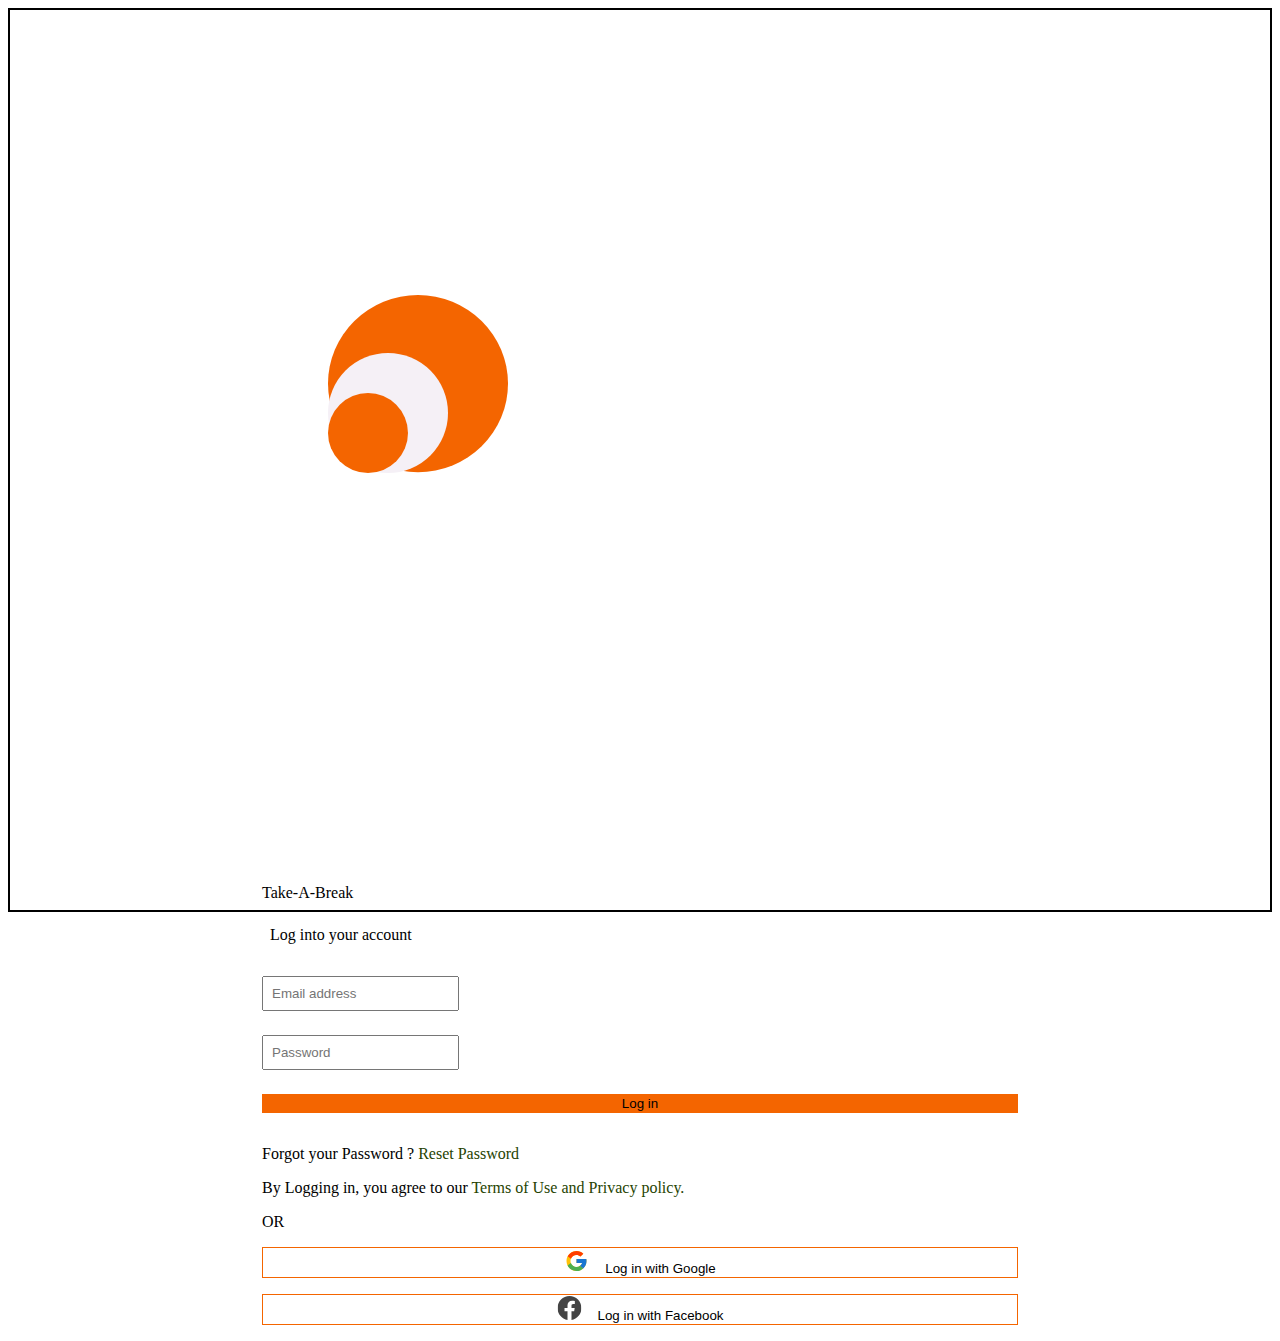
==== logIn.html @ 91bb94aa "Login and sign up pages first commits" ====
<!DOCTYPE html>
<html lang="en">

<head>
    <meta charset="UTF-8">
    <meta name="viewport" content="width=device-width, initial-scale=1.0">
    <title>Log In</title>
    <link rel="stylesheet" href="https://cdnjs.cloudflare.com/ajax/libs/font-awesome/6.4.0/css/all.min.css"
        integrity="sha512-iecdLmaskl7CVkqkXNQ/ZH/XLlvWZOJyj7Yy7tcenmpD1ypASozpmT/E0iPtmFIB46ZmdtAc9eNBvH0H/ZpiBw=="
        crossorigin="anonymous" referrerpolicy="no-referrer" />

    <link href="https://cdn.jsdelivr.net/npm/bootstrap@5.3.1/dist/css/bootstrap.min.css" rel="stylesheet"
        integrity="sha384-4bw+/aepP/YC94hEpVNVgiZdgIC5+VKNBQNGCHeKRQN+PtmoHDEXuppvnDJzQIu9" crossorigin="anonymous">
    <link rel="stylesheet" href="./signUp.css">

</head>

<body>
    <main class="vw-100 vh-100 d-flex ">
        <div class="left-container">
            <div class="img-container">
            </div>
            <div class="eclipses"><img src="./Ellipse 2.svg" class="img-thumbnail" id="circle-2"
                    alt="circular thumbnail"><img src="./Ellipse 3.svg" class="img-thumbnail" id="circle-3"
                    alt="circular thumbnail"><img src="./Ellipse 4.svg" class="img-thumbnail" id="circle-4"
                    alt="circular thumbnail">
            </div>
        </div>
        <form class="mx-auto d-flex flex-column justify-content-center align-items-center w-70 p-5 m-10">
            <p class="h1 pb-2">Take-A-Break</p>
            <p class="h6">Log into your account</p>


            <div class="col-md-6">

                <input type="email" class="form-control mb-4" id="exampleInputEmail1" aria-describedby="emailHelp"
                    placeholder="Email address" required>

            </div>
            <div class="col-md-6">

                <input type="password" class="form-control" id="exampleInputPassword1" placeholder="Password" required>
            </div>


            <div class="col-md-6">
                <button class="btn btn-primary" type="submit">Log in</button>
            </div>

            <p>Forgot your Password ? <span>
                    <a class="link-opacity-100" href="#"> Reset Password</a>
                </span></p>
            <p>By Logging in, you agree to our <span>
                    <a class="link-opacity-100" href="#"> Terms of Use and Privacy policy.</a>
                </span></p>
            <p>OR</p>
            <div class="col-md-6 social-btn">
                <button type="button" class="btn btn-outline-danger"><svg xmlns="http://www.w3.org/2000/svg" width="25"
                        height="24" viewBox="0 0 25 24" fill="none">
                        <path
                            d="M22.3055 10.0415H21.5V10H12.5V14H18.1515C17.327 16.3285 15.1115 18 12.5 18C9.1865 18 6.5 15.3135 6.5 12C6.5 8.6865 9.1865 6 12.5 6C14.0295 6 15.421 6.577 16.4805 7.5195L19.309 4.691C17.523 3.0265 15.134 2 12.5 2C6.9775 2 2.5 6.4775 2.5 12C2.5 17.5225 6.9775 22 12.5 22C18.0225 22 22.5 17.5225 22.5 12C22.5 11.3295 22.431 10.675 22.3055 10.0415Z"
                            fill="#FFC107" />
                        <path
                            d="M3.65332 7.3455L6.93882 9.755C7.82782 7.554 9.98082 6 12.5003 6C14.0298 6 15.4213 6.577 16.4808 7.5195L19.3093 4.691C17.5233 3.0265 15.1343 2 12.5003 2C8.65932 2 5.32832 4.1685 3.65332 7.3455Z"
                            fill="#FF3D00" />
                        <path
                            d="M12.5002 22.0003C15.0832 22.0003 17.4302 21.0118 19.2047 19.4043L16.1097 16.7853C15.0719 17.5745 13.8039 18.0014 12.5002 18.0003C9.89916 18.0003 7.69066 16.3418 6.85866 14.0273L3.59766 16.5398C5.25266 19.7783 8.61366 22.0003 12.5002 22.0003Z"
                            fill="#4CAF50" />
                        <path
                            d="M22.3055 10.0415H21.5V10H12.5V14H18.1515C17.7571 15.1082 17.0467 16.0766 16.108 16.7855L16.1095 16.7845L19.2045 19.4035C18.9855 19.6025 22.5 17 22.5 12C22.5 11.3295 22.431 10.675 22.3055 10.0415Z"
                            fill="#1976D2" />
                    </svg>Log in with Google</button>
                <button type="button" class="btn btn-outline-danger"><svg xmlns="http://www.w3.org/2000/svg" width="25"
                        height="24" viewBox="0 0 25 24" fill="none">
                        <g clip-path="url(#clip0_108_637)">
                            <mask id="mask0_108_637" style="mask-type:luminance" maskUnits="userSpaceOnUse" x="0" y="0"
                                width="25" height="24">
                                <path d="M0.5 0H24.5V24H0.5V0Z" fill="white" />
                            </mask>
                            <g mask="url(#mask0_108_637)">
                                <path fill-rule="evenodd" clip-rule="evenodd"
                                    d="M0.5 12.067C0.5 18.033 4.833 22.994 10.5 24V15.333H7.5V12H10.5V9.333C10.5 6.333 12.433 4.667 15.167 4.667C16.033 4.667 16.967 4.8 17.833 4.933V8H16.3C14.833 8 14.5 8.733 14.5 9.667V12H17.7L17.167 15.333H14.5V24C20.167 22.994 24.5 18.034 24.5 12.067C24.5 5.43 19.1 0 12.5 0C5.9 0 0.5 5.43 0.5 12.067Z"
                                    fill="#444444" />
                            </g>
                        </g>
                        <defs>
                            <clipPath id="clip0_108_637">
                                <rect width="24" height="24" fill="white" transform="translate(0.5)" />
                            </clipPath>
                        </defs>
                    </svg>Log in with Facebook</button>
            </div>




        </form>

    </main>



    <script src="https://cdn.jsdelivr.net/npm/bootstrap@5.3.1/dist/js/bootstrap.bundle.min.js"
        integrity="sha384-HwwvtgBNo3bZJJLYd8oVXjrBZt8cqVSpeBNS5n7C8IVInixGAoxmnlMuBnhbgrkm"
        crossorigin="anonymous"></script>
</body>

</html>
---- signUp.css ----
@import url("https://fonts.googleapis.com/css2?family=Lato:ital,wght@0,100;0,300;0,400;0,700;0,900;1,100;1,300;1,400;1,700;1,900&family=Manrope:wght@200;300;400;500;600;700;800&family=Poppins:wght@200;300;400;500;600;700;800;900&family=Roboto:ital,wght@0,100;0,300;0,400;0,500;1,700&display=swap");

:root {
  --primary: #f46500;
  --secondary: #264301;
}

a {
  text-decoration: none !important;
}

main {
  height: 100vh !important;
  border: 2px solid black;
  flex-wrap: nowrap;
}
.left-container {
  height: 90%;
  width: 20%;
  position: relative;
  display: flex;
  flex-direction: column;
  margin: 3rem 0 0 12rem;
  gap: 10px;
}

.img-container {
  height: 50%;
  width: 80%;
  margin-top: 5%;
  margin-left: 5%;
  background: url("https://s3-alpha-sig.figma.com/img/316f/edf8/48ba0a8f18eb3b627dc3af5cf10d06f5?Expires=1691971200&Signature=dFqpPGTewNrm-BRIitou1qDUSy4VMpOjpRPhgjLx~jWIBVLdb7f4SKBKnW6N252~MyT7MZobEh0PJBJLrYHnyN64KmyIDMAh7V1JnaSXsmlIHAJW0d7efV3JY8hcDOrUC1TUS6nUnqS3YDy0yXw5ZC9abP0WISuh6OmWEhY1-z5bX~R7Kz7~DoXJp-fXO9ghPSlWtsDXMs9TpYVjPQlc6rl1hD9MVpUIyZoeSBlsTStNrWBoX0XEPaVcdlmvS-uiiViozaxIqmNV8gGM5-Ya4en5-tXqmp6JrgDPVAd8-7Gs9ueB6yTvvIgJD~Y3jUSJP4HyzbKDKLUAaD~vR-hqbA__&Key-Pair-Id=APKAQ4GOSFWCVNEHN3O4");
  background-position: center;
  background-repeat: none;
  background-size: cover;
  position: absolute;
}

.eclipses {
  transform: rotate(90deg);

  margin-top: 120%;
}

.eclipses img {
  position: absolute;
  bottom: 10%;
  right: 5%;
}
form {
  margin: 0 auto !important;
  width: 60% !important;
}
form input,
.h6 {
  padding: 0.5rem !important;
  margin-bottom: 1.5rem;
}
.form input:focus {
  outline: 1px solid var(--primary) !important;
}
.btn {
  width: 100% !important;
  margin-bottom: 1rem;
  border: 1px solid var(--primary);
  background-color: var(--primary);
}
.social-btn button {
  background-color: transparent;
}
.btn .btn-primary {
  background-color: var(--primary) !important;
}

.btn:hover {
  color: #fff;
  background-color: var(--primary);
}

.btn svg {
  margin-right: 1rem !important;
}
.link-opacity-100 {
  color: var(--secondary);
}
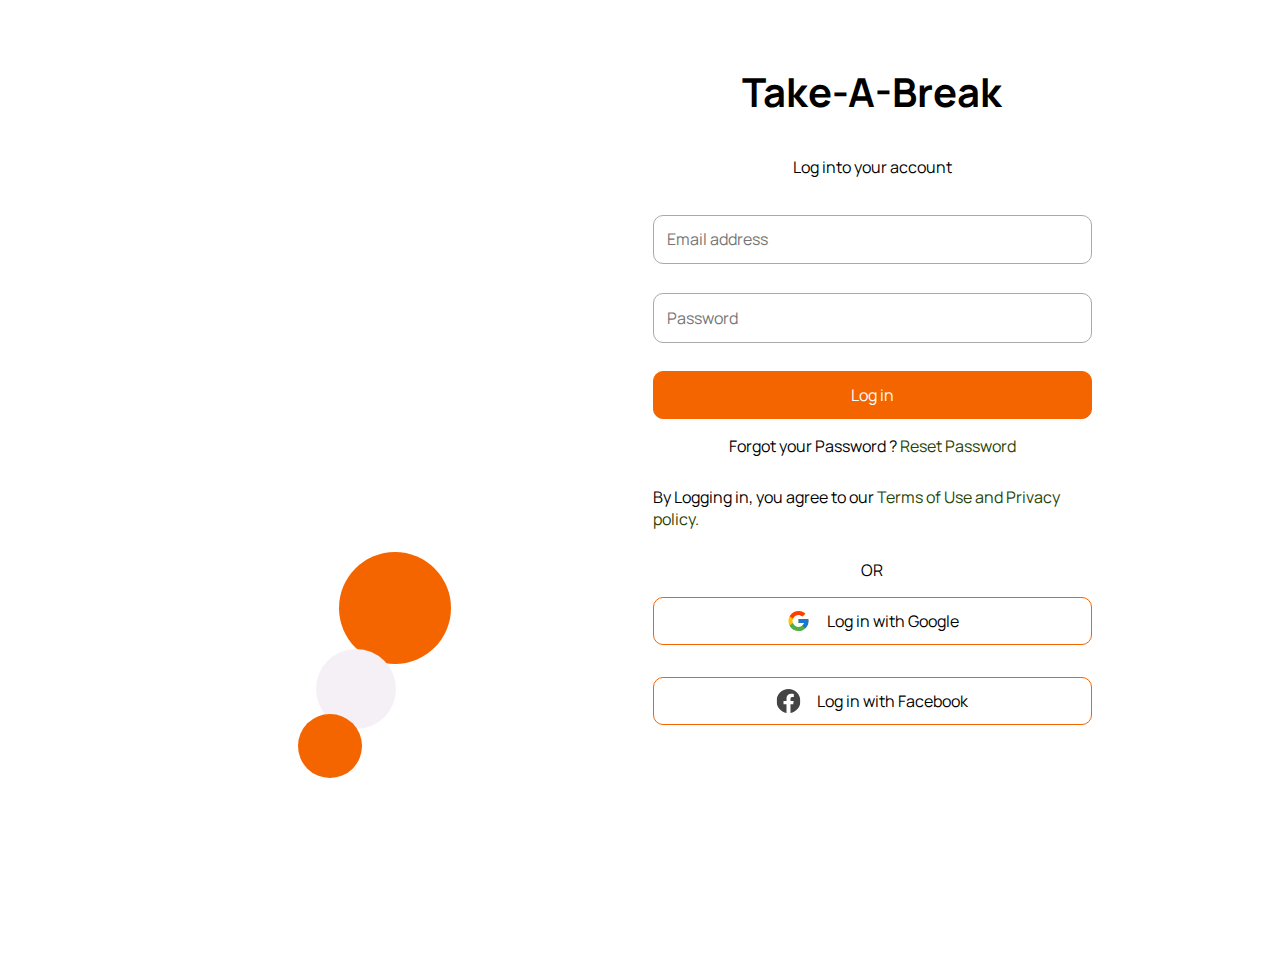
==== commit 07af0af5: "converted to vanilla" ====
--- a/logIn.html
+++ b/logIn.html
@@ -1,108 +1,98 @@
-<!DOCTYPE html>
-<html lang="en">
-
-<head>
-    <meta charset="UTF-8">
-    <meta name="viewport" content="width=device-width, initial-scale=1.0">
-    <title>Log In</title>
-    <link rel="stylesheet" href="https://cdnjs.cloudflare.com/ajax/libs/font-awesome/6.4.0/css/all.min.css"
-        integrity="sha512-iecdLmaskl7CVkqkXNQ/ZH/XLlvWZOJyj7Yy7tcenmpD1ypASozpmT/E0iPtmFIB46ZmdtAc9eNBvH0H/ZpiBw=="
-        crossorigin="anonymous" referrerpolicy="no-referrer" />
-
-    <link href="https://cdn.jsdelivr.net/npm/bootstrap@5.3.1/dist/css/bootstrap.min.css" rel="stylesheet"
-        integrity="sha384-4bw+/aepP/YC94hEpVNVgiZdgIC5+VKNBQNGCHeKRQN+PtmoHDEXuppvnDJzQIu9" crossorigin="anonymous">
-    <link rel="stylesheet" href="./signUp.css">
-
-</head>
-
-<body>
-    <main class="vw-100 vh-100 d-flex ">
-        <div class="left-container">
-            <div class="img-container">
-            </div>
-            <div class="eclipses"><img src="./Ellipse 2.svg" class="img-thumbnail" id="circle-2"
-                    alt="circular thumbnail"><img src="./Ellipse 3.svg" class="img-thumbnail" id="circle-3"
-                    alt="circular thumbnail"><img src="./Ellipse 4.svg" class="img-thumbnail" id="circle-4"
-                    alt="circular thumbnail">
-            </div>
-        </div>
-        <form class="mx-auto d-flex flex-column justify-content-center align-items-center w-70 p-5 m-10">
-            <p class="h1 pb-2">Take-A-Break</p>
-            <p class="h6">Log into your account</p>
-
-
-            <div class="col-md-6">
-
-                <input type="email" class="form-control mb-4" id="exampleInputEmail1" aria-describedby="emailHelp"
-                    placeholder="Email address" required>
-
-            </div>
-            <div class="col-md-6">
-
-                <input type="password" class="form-control" id="exampleInputPassword1" placeholder="Password" required>
-            </div>
-
-
-            <div class="col-md-6">
-                <button class="btn btn-primary" type="submit">Log in</button>
-            </div>
-
-            <p>Forgot your Password ? <span>
-                    <a class="link-opacity-100" href="#"> Reset Password</a>
-                </span></p>
-            <p>By Logging in, you agree to our <span>
-                    <a class="link-opacity-100" href="#"> Terms of Use and Privacy policy.</a>
-                </span></p>
-            <p>OR</p>
-            <div class="col-md-6 social-btn">
-                <button type="button" class="btn btn-outline-danger"><svg xmlns="http://www.w3.org/2000/svg" width="25"
-                        height="24" viewBox="0 0 25 24" fill="none">
-                        <path
-                            d="M22.3055 10.0415H21.5V10H12.5V14H18.1515C17.327 16.3285 15.1115 18 12.5 18C9.1865 18 6.5 15.3135 6.5 12C6.5 8.6865 9.1865 6 12.5 6C14.0295 6 15.421 6.577 16.4805 7.5195L19.309 4.691C17.523 3.0265 15.134 2 12.5 2C6.9775 2 2.5 6.4775 2.5 12C2.5 17.5225 6.9775 22 12.5 22C18.0225 22 22.5 17.5225 22.5 12C22.5 11.3295 22.431 10.675 22.3055 10.0415Z"
-                            fill="#FFC107" />
-                        <path
-                            d="M3.65332 7.3455L6.93882 9.755C7.82782 7.554 9.98082 6 12.5003 6C14.0298 6 15.4213 6.577 16.4808 7.5195L19.3093 4.691C17.5233 3.0265 15.1343 2 12.5003 2C8.65932 2 5.32832 4.1685 3.65332 7.3455Z"
-                            fill="#FF3D00" />
-                        <path
-                            d="M12.5002 22.0003C15.0832 22.0003 17.4302 21.0118 19.2047 19.4043L16.1097 16.7853C15.0719 17.5745 13.8039 18.0014 12.5002 18.0003C9.89916 18.0003 7.69066 16.3418 6.85866 14.0273L3.59766 16.5398C5.25266 19.7783 8.61366 22.0003 12.5002 22.0003Z"
-                            fill="#4CAF50" />
-                        <path
-                            d="M22.3055 10.0415H21.5V10H12.5V14H18.1515C17.7571 15.1082 17.0467 16.0766 16.108 16.7855L16.1095 16.7845L19.2045 19.4035C18.9855 19.6025 22.5 17 22.5 12C22.5 11.3295 22.431 10.675 22.3055 10.0415Z"
-                            fill="#1976D2" />
-                    </svg>Log in with Google</button>
-                <button type="button" class="btn btn-outline-danger"><svg xmlns="http://www.w3.org/2000/svg" width="25"
-                        height="24" viewBox="0 0 25 24" fill="none">
-                        <g clip-path="url(#clip0_108_637)">
-                            <mask id="mask0_108_637" style="mask-type:luminance" maskUnits="userSpaceOnUse" x="0" y="0"
-                                width="25" height="24">
-                                <path d="M0.5 0H24.5V24H0.5V0Z" fill="white" />
-                            </mask>
-                            <g mask="url(#mask0_108_637)">
-                                <path fill-rule="evenodd" clip-rule="evenodd"
-                                    d="M0.5 12.067C0.5 18.033 4.833 22.994 10.5 24V15.333H7.5V12H10.5V9.333C10.5 6.333 12.433 4.667 15.167 4.667C16.033 4.667 16.967 4.8 17.833 4.933V8H16.3C14.833 8 14.5 8.733 14.5 9.667V12H17.7L17.167 15.333H14.5V24C20.167 22.994 24.5 18.034 24.5 12.067C24.5 5.43 19.1 0 12.5 0C5.9 0 0.5 5.43 0.5 12.067Z"
-                                    fill="#444444" />
-                            </g>
-                        </g>
-                        <defs>
-                            <clipPath id="clip0_108_637">
-                                <rect width="24" height="24" fill="white" transform="translate(0.5)" />
-                            </clipPath>
-                        </defs>
-                    </svg>Log in with Facebook</button>
-            </div>
-
-
-
-
-        </form>
-
-    </main>
-
-
-
-    <script src="https://cdn.jsdelivr.net/npm/bootstrap@5.3.1/dist/js/bootstrap.bundle.min.js"
-        integrity="sha384-HwwvtgBNo3bZJJLYd8oVXjrBZt8cqVSpeBNS5n7C8IVInixGAoxmnlMuBnhbgrkm"
-        crossorigin="anonymous"></script>
-</body>
-
+<!DOCTYPE html>
+<html lang="en">
+
+<head>
+    <meta charset="UTF-8">
+    <meta name="viewport" content="width=device-width, initial-scale=1.0">
+    <title>Log In</title>
+
+    <link rel="stylesheet" href="./signUp.css">
+
+</head>
+
+<body>
+    <main>
+        <div class=" left-container">
+            <div class="img-container">
+            </div>
+            <div class="circle"></div>
+            <div class="circle circle-2"></div>
+            <div class="circle circle-3"></div>
+        </div>
+
+        <form method="post">
+            <div class="form-texts">
+                <p class="h1">Take-A-Break</p>
+                <p class="h6">Log into your account</p>
+            </div>
+            <div class="inputs">
+                <input type="email" placeholder="Email address" required>
+                <input type="password" placeholder="Password" id="password" required>
+            </div>
+            <button class="btn" type="submit" id="login">Log in</button>
+            <div class="form-texts">
+                <p>Forgot your Password ? <span>
+                        <a class="link-opacity-100" href="#"> Reset Password</a>
+                    </span></p>
+                <p>By Logging in, you agree to our <span>
+                        <a class="link-opacity-100" href="#"> Terms of Use and Privacy policy.</a>
+                    </span></p>
+                <p id="or">OR</p>
+            </div>
+
+
+
+            <div class="social-btn">
+                <button class="btn"><svg xmlns="http://www.w3.org/2000/svg" width="25" height="24" viewBox="0 0 25 24"
+                        fill="none">
+                        <path
+                            d="M22.3055 10.0415H21.5V10H12.5V14H18.1515C17.327 16.3285 15.1115 18 12.5 18C9.1865 18 6.5 15.3135 6.5 12C6.5 8.6865 9.1865 6 12.5 6C14.0295 6 15.421 6.577 16.4805 7.5195L19.309 4.691C17.523 3.0265 15.134 2 12.5 2C6.9775 2 2.5 6.4775 2.5 12C2.5 17.5225 6.9775 22 12.5 22C18.0225 22 22.5 17.5225 22.5 12C22.5 11.3295 22.431 10.675 22.3055 10.0415Z"
+                            fill="#FFC107" />
+                        <path
+                            d="M3.65332 7.3455L6.93882 9.755C7.82782 7.554 9.98082 6 12.5003 6C14.0298 6 15.4213 6.577 16.4808 7.5195L19.3093 4.691C17.5233 3.0265 15.1343 2 12.5003 2C8.65932 2 5.32832 4.1685 3.65332 7.3455Z"
+                            fill="#FF3D00" />
+                        <path
+                            d="M12.5002 22.0003C15.0832 22.0003 17.4302 21.0118 19.2047 19.4043L16.1097 16.7853C15.0719 17.5745 13.8039 18.0014 12.5002 18.0003C9.89916 18.0003 7.69066 16.3418 6.85866 14.0273L3.59766 16.5398C5.25266 19.7783 8.61366 22.0003 12.5002 22.0003Z"
+                            fill="#4CAF50" />
+                        <path
+                            d="M22.3055 10.0415H21.5V10H12.5V14H18.1515C17.7571 15.1082 17.0467 16.0766 16.108 16.7855L16.1095 16.7845L19.2045 19.4035C18.9855 19.6025 22.5 17 22.5 12C22.5 11.3295 22.431 10.675 22.3055 10.0415Z"
+                            fill="#1976D2" />
+                    </svg>Log in with Google</button>
+                <button class="btn"><svg xmlns="http://www.w3.org/2000/svg" width="25" height="24" viewBox="0 0 25 24"
+                        fill="none">
+                        <g clip-path="url(#clip0_108_637)">
+                            <mask id="mask0_108_637" style="mask-type:luminance" maskUnits="userSpaceOnUse" x="0" y="0"
+                                width="25" height="24">
+                                <path d="M0.5 0H24.5V24H0.5V0Z" fill="white" />
+                            </mask>
+                            <g mask="url(#mask0_108_637)">
+                                <path fill-rule="evenodd" clip-rule="evenodd"
+                                    d="M0.5 12.067C0.5 18.033 4.833 22.994 10.5 24V15.333H7.5V12H10.5V9.333C10.5 6.333 12.433 4.667 15.167 4.667C16.033 4.667 16.967 4.8 17.833 4.933V8H16.3C14.833 8 14.5 8.733 14.5 9.667V12H17.7L17.167 15.333H14.5V24C20.167 22.994 24.5 18.034 24.5 12.067C24.5 5.43 19.1 0 12.5 0C5.9 0 0.5 5.43 0.5 12.067Z"
+                                    fill="#444444" />
+                            </g>
+                        </g>
+                        <defs>
+                            <clipPath id="clip0_108_637">
+                                <rect width="24" height="24" fill="white" transform="translate(0.5)" />
+                            </clipPath>
+                        </defs>
+                    </svg>Log in with Facebook</button>
+            </div>
+
+
+
+
+        </form>
+
+
+
+    </main>
+
+
+
+    <script src="https://cdn.jsdelivr.net/npm/bootstrap@5.3.1/dist/js/bootstrap.bundle.min.js"
+        integrity="sha384-HwwvtgBNo3bZJJLYd8oVXjrBZt8cqVSpeBNS5n7C8IVInixGAoxmnlMuBnhbgrkm"
+        crossorigin="anonymous"></script>
+</body>
+
 </html>--- a/signUp.css
+++ b/signUp.css
@@ -1,85 +1,186 @@
-@import url("https://fonts.googleapis.com/css2?family=Lato:ital,wght@0,100;0,300;0,400;0,700;0,900;1,100;1,300;1,400;1,700;1,900&family=Manrope:wght@200;300;400;500;600;700;800&family=Poppins:wght@200;300;400;500;600;700;800;900&family=Roboto:ital,wght@0,100;0,300;0,400;0,500;1,700&display=swap");
-
-:root {
-  --primary: #f46500;
-  --secondary: #264301;
-}
-
-a {
-  text-decoration: none !important;
-}
-
-main {
-  height: 100vh !important;
-  border: 2px solid black;
-  flex-wrap: nowrap;
-}
-.left-container {
-  height: 90%;
-  width: 20%;
-  position: relative;
-  display: flex;
-  flex-direction: column;
-  margin: 3rem 0 0 12rem;
-  gap: 10px;
-}
-
-.img-container {
-  height: 50%;
-  width: 80%;
-  margin-top: 5%;
-  margin-left: 5%;
-  background: url("https://s3-alpha-sig.figma.com/img/316f/edf8/48ba0a8f18eb3b627dc3af5cf10d06f5?Expires=1691971200&Signature=dFqpPGTewNrm-BRIitou1qDUSy4VMpOjpRPhgjLx~jWIBVLdb7f4SKBKnW6N252~MyT7MZobEh0PJBJLrYHnyN64KmyIDMAh7V1JnaSXsmlIHAJW0d7efV3JY8hcDOrUC1TUS6nUnqS3YDy0yXw5ZC9abP0WISuh6OmWEhY1-z5bX~R7Kz7~DoXJp-fXO9ghPSlWtsDXMs9TpYVjPQlc6rl1hD9MVpUIyZoeSBlsTStNrWBoX0XEPaVcdlmvS-uiiViozaxIqmNV8gGM5-Ya4en5-tXqmp6JrgDPVAd8-7Gs9ueB6yTvvIgJD~Y3jUSJP4HyzbKDKLUAaD~vR-hqbA__&Key-Pair-Id=APKAQ4GOSFWCVNEHN3O4");
-  background-position: center;
-  background-repeat: none;
-  background-size: cover;
-  position: absolute;
-}
-
-.eclipses {
-  transform: rotate(90deg);
-
-  margin-top: 120%;
-}
-
-.eclipses img {
-  position: absolute;
-  bottom: 10%;
-  right: 5%;
-}
-form {
-  margin: 0 auto !important;
-  width: 60% !important;
-}
-form input,
-.h6 {
-  padding: 0.5rem !important;
-  margin-bottom: 1.5rem;
-}
-.form input:focus {
-  outline: 1px solid var(--primary) !important;
-}
-.btn {
-  width: 100% !important;
-  margin-bottom: 1rem;
-  border: 1px solid var(--primary);
-  background-color: var(--primary);
-}
-.social-btn button {
-  background-color: transparent;
-}
-.btn .btn-primary {
-  background-color: var(--primary) !important;
-}
-
-.btn:hover {
-  color: #fff;
-  background-color: var(--primary);
-}
-
-.btn svg {
-  margin-right: 1rem !important;
-}
-.link-opacity-100 {
-  color: var(--secondary);
-}
+@import url("https://fonts.googleapis.com/css2?family=Lato:ital,wght@0,100;0,300;0,400;0,700;0,900;1,100;1,300;1,400;1,700;1,900&family=Manrope:wght@200;300;400;500;600;700;800&family=Poppins:wght@200;300;400;500;600;700;800;900&family=Roboto:ital,wght@0,100;0,300;0,400;0,500;1,700&display=swap");
+
+:root {
+  --primary: #f46500;
+  --secondary: #264301;
+}
+* {
+  font-family: Manrope;
+  padding: 0;
+  margin: 0;
+  box-sizing: border-box;
+}
+
+a {
+  text-decoration: none;
+}
+
+main {
+  height: 100vh;
+
+  display: flex;
+  gap: 17rem;
+}
+.left-container {
+  height: 90%;
+  width: 30%;
+  position: relative;
+  display: flex;
+  flex-direction: column;
+  justify-content: center;
+  align-items: flex-end;
+  margin-left: 7rem;
+}
+
+.img-container {
+  height: 50%;
+  width: 50%;
+  margin-left: 5%;
+  background: url("https://s3-alpha-sig.figma.com/img/316f/edf8/48ba0a8f18eb3b627dc3af5cf10d06f5?Expires=1691971200&Signature=dFqpPGTewNrm-BRIitou1qDUSy4VMpOjpRPhgjLx~jWIBVLdb7f4SKBKnW6N252~MyT7MZobEh0PJBJLrYHnyN64KmyIDMAh7V1JnaSXsmlIHAJW0d7efV3JY8hcDOrUC1TUS6nUnqS3YDy0yXw5ZC9abP0WISuh6OmWEhY1-z5bX~R7Kz7~DoXJp-fXO9ghPSlWtsDXMs9TpYVjPQlc6rl1hD9MVpUIyZoeSBlsTStNrWBoX0XEPaVcdlmvS-uiiViozaxIqmNV8gGM5-Ya4en5-tXqmp6JrgDPVAd8-7Gs9ueB6yTvvIgJD~Y3jUSJP4HyzbKDKLUAaD~vR-hqbA__&Key-Pair-Id=APKAQ4GOSFWCVNEHN3O4");
+  background-position: center;
+  background-repeat: none;
+  background-size: cover;
+}
+
+.circle {
+  background-color: #f46500;
+  width: 7rem;
+  height: 7rem;
+  border-radius: 50%;
+  position: absolute;
+  right: -70px;
+  bottom: 18%;
+}
+.circle-2 {
+  width: 5rem;
+  height: 5rem;
+  background-color: #f5f0f6;
+  right: -15px;
+  bottom: 10%;
+}
+.circle-3 {
+  width: 4rem;
+  height: 4rem;
+  background-color: #f46500;
+  right: 7%;
+  bottom: 4%;
+}
+
+form {
+  display: flex;
+  flex-direction: column;
+  margin: 5% auto;
+  width: 70%;
+  height: 100%;
+}
+#signup-form {
+  margin: 1% auto;
+}
+input {
+  color: #000 !important;
+}
+
+form p {
+  margin-inline: auto;
+}
+form input,
+.h6 {
+  padding: 0.5rem;
+  margin-bottom: 1.8rem;
+}
+.inputs {
+  display: flex;
+  flex-direction: column;
+}
+
+.inputs input {
+  border: 1px solid darkgray;
+  padding: 0.8rem;
+}
+.inputs input,
+.social-btn button,
+#login {
+  border-radius: 10px;
+  width: 70%;
+  color: #fff;
+  font-size: 1rem;
+}
+#signup-login {
+  padding: 0.7rem 0.5rem;
+  width: 70%;
+  border-radius: 10px;
+  color: #fff;
+  font-size: 1rem;
+}
+.form input:focus {
+  outline: 1px solid var(--primary);
+}
+
+form button {
+  height: 3rem;
+}
+.btn {
+  width: 100%;
+  margin-bottom: 1rem;
+  border: 1px solid var(--primary);
+  background-color: var(--primary);
+}
+
+.form-texts {
+  display: flex;
+  flex-direction: column;
+  gap: 1.8rem;
+  width: 70%;
+}
+.h1 {
+  font-size: 2.5rem;
+  font-weight: 700;
+}
+#or {
+  margin-bottom: 1rem;
+}
+
+.social-btn button {
+  margin-bottom: 2rem;
+  display: flex;
+  color: #000;
+  align-items: center;
+  justify-content: center;
+  background-color: transparent;
+}
+.btn .btn-primary {
+  background-color: var(--primary);
+}
+
+.btn:hover {
+  color: #fff;
+  background-color: var(--primary);
+  border: 1px solid #f46500;
+}
+
+.btn svg {
+  margin-right: 1rem;
+}
+.link-opacity-100 {
+  color: var(--secondary);
+}
+
+/* @media screen and (max-width: 438px) {
+  html {
+    overflow-y: scroll;
+  }
+  main {
+    display: block;
+  }
+  .left-container {
+    display: none;
+  }
+  form {
+    background-color: green;
+    height: 50px;
+    border: 1px solid blue;
+  }
+  .form input {
+    width: 95%;
+  }
+} */
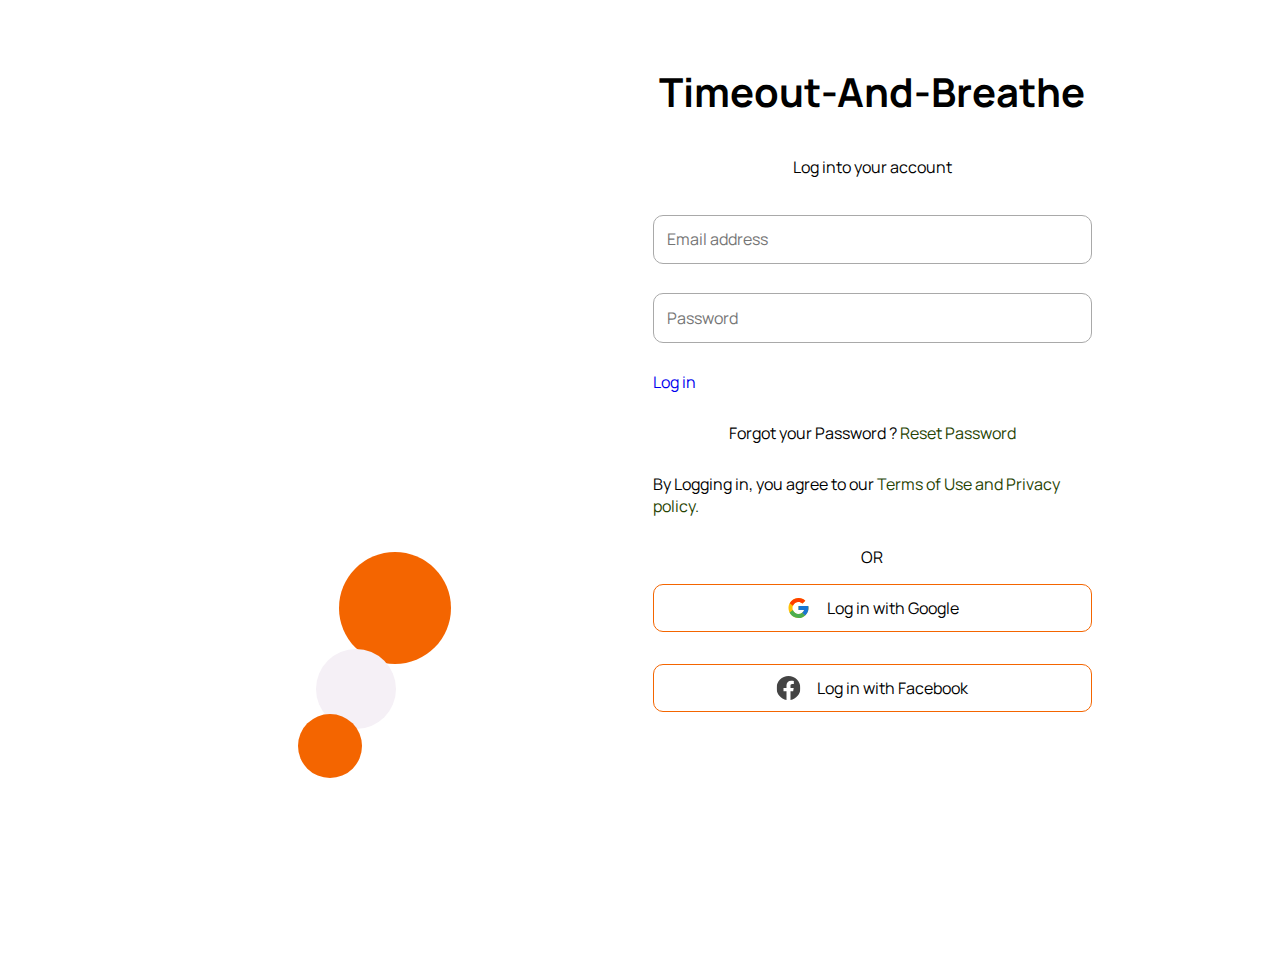
==== commit cbba09cb: "all file" ====
--- a/logIn.html
+++ b/logIn.html
@@ -1,98 +1,98 @@
-<!DOCTYPE html>
-<html lang="en">
-
-<head>
-    <meta charset="UTF-8">
-    <meta name="viewport" content="width=device-width, initial-scale=1.0">
-    <title>Log In</title>
-
-    <link rel="stylesheet" href="./signUp.css">
-
-</head>
-
-<body>
-    <main>
-        <div class=" left-container">
-            <div class="img-container">
-            </div>
-            <div class="circle"></div>
-            <div class="circle circle-2"></div>
-            <div class="circle circle-3"></div>
-        </div>
-
-        <form method="post">
-            <div class="form-texts">
-                <p class="h1">Take-A-Break</p>
-                <p class="h6">Log into your account</p>
-            </div>
-            <div class="inputs">
-                <input type="email" placeholder="Email address" required>
-                <input type="password" placeholder="Password" id="password" required>
-            </div>
-            <button class="btn" type="submit" id="login">Log in</button>
-            <div class="form-texts">
-                <p>Forgot your Password ? <span>
-                        <a class="link-opacity-100" href="#"> Reset Password</a>
-                    </span></p>
-                <p>By Logging in, you agree to our <span>
-                        <a class="link-opacity-100" href="#"> Terms of Use and Privacy policy.</a>
-                    </span></p>
-                <p id="or">OR</p>
-            </div>
-
-
-
-            <div class="social-btn">
-                <button class="btn"><svg xmlns="http://www.w3.org/2000/svg" width="25" height="24" viewBox="0 0 25 24"
-                        fill="none">
-                        <path
-                            d="M22.3055 10.0415H21.5V10H12.5V14H18.1515C17.327 16.3285 15.1115 18 12.5 18C9.1865 18 6.5 15.3135 6.5 12C6.5 8.6865 9.1865 6 12.5 6C14.0295 6 15.421 6.577 16.4805 7.5195L19.309 4.691C17.523 3.0265 15.134 2 12.5 2C6.9775 2 2.5 6.4775 2.5 12C2.5 17.5225 6.9775 22 12.5 22C18.0225 22 22.5 17.5225 22.5 12C22.5 11.3295 22.431 10.675 22.3055 10.0415Z"
-                            fill="#FFC107" />
-                        <path
-                            d="M3.65332 7.3455L6.93882 9.755C7.82782 7.554 9.98082 6 12.5003 6C14.0298 6 15.4213 6.577 16.4808 7.5195L19.3093 4.691C17.5233 3.0265 15.1343 2 12.5003 2C8.65932 2 5.32832 4.1685 3.65332 7.3455Z"
-                            fill="#FF3D00" />
-                        <path
-                            d="M12.5002 22.0003C15.0832 22.0003 17.4302 21.0118 19.2047 19.4043L16.1097 16.7853C15.0719 17.5745 13.8039 18.0014 12.5002 18.0003C9.89916 18.0003 7.69066 16.3418 6.85866 14.0273L3.59766 16.5398C5.25266 19.7783 8.61366 22.0003 12.5002 22.0003Z"
-                            fill="#4CAF50" />
-                        <path
-                            d="M22.3055 10.0415H21.5V10H12.5V14H18.1515C17.7571 15.1082 17.0467 16.0766 16.108 16.7855L16.1095 16.7845L19.2045 19.4035C18.9855 19.6025 22.5 17 22.5 12C22.5 11.3295 22.431 10.675 22.3055 10.0415Z"
-                            fill="#1976D2" />
-                    </svg>Log in with Google</button>
-                <button class="btn"><svg xmlns="http://www.w3.org/2000/svg" width="25" height="24" viewBox="0 0 25 24"
-                        fill="none">
-                        <g clip-path="url(#clip0_108_637)">
-                            <mask id="mask0_108_637" style="mask-type:luminance" maskUnits="userSpaceOnUse" x="0" y="0"
-                                width="25" height="24">
-                                <path d="M0.5 0H24.5V24H0.5V0Z" fill="white" />
-                            </mask>
-                            <g mask="url(#mask0_108_637)">
-                                <path fill-rule="evenodd" clip-rule="evenodd"
-                                    d="M0.5 12.067C0.5 18.033 4.833 22.994 10.5 24V15.333H7.5V12H10.5V9.333C10.5 6.333 12.433 4.667 15.167 4.667C16.033 4.667 16.967 4.8 17.833 4.933V8H16.3C14.833 8 14.5 8.733 14.5 9.667V12H17.7L17.167 15.333H14.5V24C20.167 22.994 24.5 18.034 24.5 12.067C24.5 5.43 19.1 0 12.5 0C5.9 0 0.5 5.43 0.5 12.067Z"
-                                    fill="#444444" />
-                            </g>
-                        </g>
-                        <defs>
-                            <clipPath id="clip0_108_637">
-                                <rect width="24" height="24" fill="white" transform="translate(0.5)" />
-                            </clipPath>
-                        </defs>
-                    </svg>Log in with Facebook</button>
-            </div>
-
-
-
-
-        </form>
-
-
-
-    </main>
-
-
-
-    <script src="https://cdn.jsdelivr.net/npm/bootstrap@5.3.1/dist/js/bootstrap.bundle.min.js"
-        integrity="sha384-HwwvtgBNo3bZJJLYd8oVXjrBZt8cqVSpeBNS5n7C8IVInixGAoxmnlMuBnhbgrkm"
-        crossorigin="anonymous"></script>
-</body>
-
+<!DOCTYPE html>
+<html lang="en">
+
+<head>
+    <meta charset="UTF-8">
+    <meta name="viewport" content="width=device-width, initial-scale=1.0">
+    <title>TAB LogIn</title>
+
+    <link rel="stylesheet" href="./signUp.css">
+
+</head>
+
+<body>
+    <main>
+        <div class=" left-container">
+            <div class="img-container">
+            </div>
+            <div class="circle"></div>
+            <div class="circle circle-2"></div>
+            <div class="circle circle-3"></div>
+        </div>
+
+        <form>
+            <div class="form-texts">
+                <p class="h1">Timeout-And-Breathe</p>
+                <p class="h6">Log into your account</p>
+            </div>
+            <div class="inputs">
+                <input type="email" placeholder="Email address" required>
+                <input type="password" placeholder="Password" id="password" required>
+            </div>
+            <a href="./welcome.html" id="log-in">Log in<a>
+                    <div class="form-texts">
+                        <p>Forgot your Password ? <span>
+                                <a class="link-opacity-100" href="./welcome.html"> Reset Password</a>
+                            </span></p>
+                        <p>By Logging in, you agree to our <span>
+                                <a class="link-opacity-100" href="#"> Terms of Use and Privacy policy.</a>
+                            </span></p>
+                        <p id="or">OR</p>
+                    </div>
+
+
+
+                    <div class="social-btn">
+                        <button class="btn"><svg xmlns="http://www.w3.org/2000/svg" width="25" height="24"
+                                viewBox="0 0 25 24" fill="none">
+                                <path
+                                    d="M22.3055 10.0415H21.5V10H12.5V14H18.1515C17.327 16.3285 15.1115 18 12.5 18C9.1865 18 6.5 15.3135 6.5 12C6.5 8.6865 9.1865 6 12.5 6C14.0295 6 15.421 6.577 16.4805 7.5195L19.309 4.691C17.523 3.0265 15.134 2 12.5 2C6.9775 2 2.5 6.4775 2.5 12C2.5 17.5225 6.9775 22 12.5 22C18.0225 22 22.5 17.5225 22.5 12C22.5 11.3295 22.431 10.675 22.3055 10.0415Z"
+                                    fill="#FFC107" />
+                                <path
+                                    d="M3.65332 7.3455L6.93882 9.755C7.82782 7.554 9.98082 6 12.5003 6C14.0298 6 15.4213 6.577 16.4808 7.5195L19.3093 4.691C17.5233 3.0265 15.1343 2 12.5003 2C8.65932 2 5.32832 4.1685 3.65332 7.3455Z"
+                                    fill="#FF3D00" />
+                                <path
+                                    d="M12.5002 22.0003C15.0832 22.0003 17.4302 21.0118 19.2047 19.4043L16.1097 16.7853C15.0719 17.5745 13.8039 18.0014 12.5002 18.0003C9.89916 18.0003 7.69066 16.3418 6.85866 14.0273L3.59766 16.5398C5.25266 19.7783 8.61366 22.0003 12.5002 22.0003Z"
+                                    fill="#4CAF50" />
+                                <path
+                                    d="M22.3055 10.0415H21.5V10H12.5V14H18.1515C17.7571 15.1082 17.0467 16.0766 16.108 16.7855L16.1095 16.7845L19.2045 19.4035C18.9855 19.6025 22.5 17 22.5 12C22.5 11.3295 22.431 10.675 22.3055 10.0415Z"
+                                    fill="#1976D2" />
+                            </svg>Log in with Google</button>
+                        <button class="btn"><svg xmlns="http://www.w3.org/2000/svg" width="25" height="24"
+                                viewBox="0 0 25 24" fill="none">
+                                <g clip-path="url(#clip0_108_637)">
+                                    <mask id="mask0_108_637" style="mask-type:luminance" maskUnits="userSpaceOnUse"
+                                        x="0" y="0" width="25" height="24">
+                                        <path d="M0.5 0H24.5V24H0.5V0Z" fill="white" />
+                                    </mask>
+                                    <g mask="url(#mask0_108_637)">
+                                        <path fill-rule="evenodd" clip-rule="evenodd"
+                                            d="M0.5 12.067C0.5 18.033 4.833 22.994 10.5 24V15.333H7.5V12H10.5V9.333C10.5 6.333 12.433 4.667 15.167 4.667C16.033 4.667 16.967 4.8 17.833 4.933V8H16.3C14.833 8 14.5 8.733 14.5 9.667V12H17.7L17.167 15.333H14.5V24C20.167 22.994 24.5 18.034 24.5 12.067C24.5 5.43 19.1 0 12.5 0C5.9 0 0.5 5.43 0.5 12.067Z"
+                                            fill="#444444" />
+                                    </g>
+                                </g>
+                                <defs>
+                                    <clipPath id="clip0_108_637">
+                                        <rect width="24" height="24" fill="white" transform="translate(0.5)" />
+                                    </clipPath>
+                                </defs>
+                            </svg>Log in with Facebook</button>
+                    </div>
+
+
+
+
+        </form>
+
+
+
+    </main>
+
+
+
+    <script src="https://cdn.jsdelivr.net/npm/bootstrap@5.3.1/dist/js/bootstrap.bundle.min.js"
+        integrity="sha384-HwwvtgBNo3bZJJLYd8oVXjrBZt8cqVSpeBNS5n7C8IVInixGAoxmnlMuBnhbgrkm"
+        crossorigin="anonymous"></script>
+</body>
+
 </html>